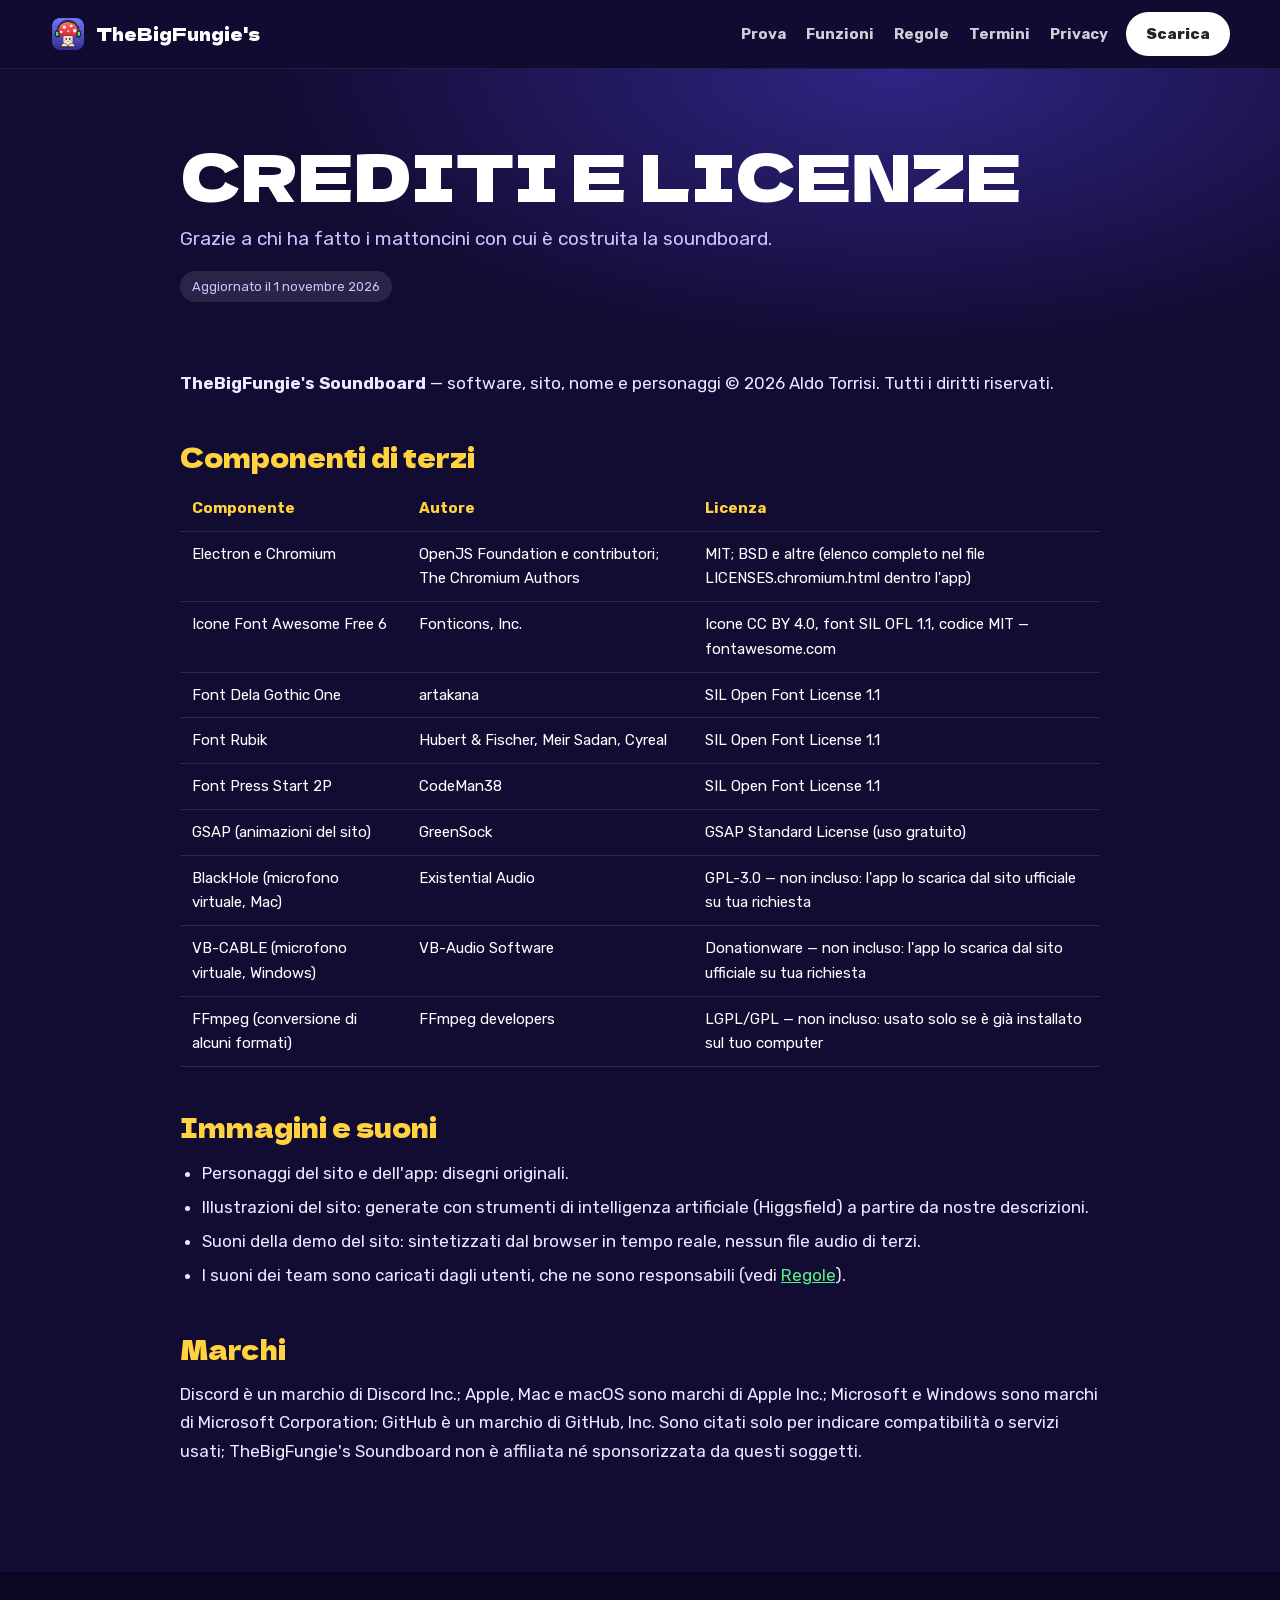
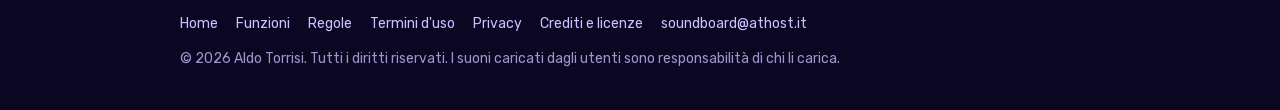
==== crediti.html @ 91c619fc "Sito v0.27.0" ====
<!doctype html>
<html lang="it">
<head>
<meta charset="utf-8">
<meta name="viewport" content="width=device-width, initial-scale=1">
<title>Crediti e licenze · TheBigFungie's Soundboard</title>
<meta name="description" content="Crediti, licenze dei componenti e marchi citati in TheBigFungie's Soundboard.">
<link rel="icon" href="icon.png">
<link rel="stylesheet" href="fonts.css">
<link rel="stylesheet" href="pagina.css">
</head>
<body>
<nav class="top"><div class="wrap">
  <a class="logo" href="index.html"><img src="icon.png" alt="">TheBigFungie's</a>
  <div class="links"><a href="index.html#prova">Prova</a><a href="funzioni.html">Funzioni</a><a href="regole.html">Regole</a><a href="termini.html">Termini</a><a href="privacy.html">Privacy</a></div>
  <a class="btn" href="index.html#scarica">Scarica</a>
</div></nav>
<header class="hero"><div class="wrap">
  <h1>Crediti e licenze</h1>
  <p>Grazie a chi ha fatto i mattoncini con cui è costruita la soundboard.</p>
  <span class="updated">Aggiornato il 1 novembre 2026</span>
</div></header>
<main><div class="wrap">

<p><b>TheBigFungie's Soundboard</b> — software, sito, nome e personaggi © 2026 Aldo Torrisi. Tutti i diritti riservati.</p>
<h2>Componenti di terzi</h2>
<table>
<tr><th>Componente</th><th>Autore</th><th>Licenza</th></tr>
<tr><td>Electron e Chromium</td><td>OpenJS Foundation e contributori; The Chromium Authors</td><td>MIT; BSD e altre (elenco completo nel file LICENSES.chromium.html dentro l'app)</td></tr>
<tr><td>Icone Font Awesome Free 6</td><td>Fonticons, Inc.</td><td>Icone CC BY 4.0, font SIL OFL 1.1, codice MIT — fontawesome.com</td></tr>
<tr><td>Font Dela Gothic One</td><td>artakana</td><td>SIL Open Font License 1.1</td></tr>
<tr><td>Font Rubik</td><td>Hubert &amp; Fischer, Meir Sadan, Cyreal</td><td>SIL Open Font License 1.1</td></tr>
<tr><td>Font Press Start 2P</td><td>CodeMan38</td><td>SIL Open Font License 1.1</td></tr>
<tr><td>GSAP (animazioni del sito)</td><td>GreenSock</td><td>GSAP Standard License (uso gratuito)</td></tr>
<tr><td>BlackHole (microfono virtuale, Mac)</td><td>Existential Audio</td><td>GPL-3.0 — non incluso: l'app lo scarica dal sito ufficiale su tua richiesta</td></tr>
<tr><td>VB-CABLE (microfono virtuale, Windows)</td><td>VB-Audio Software</td><td>Donationware — non incluso: l'app lo scarica dal sito ufficiale su tua richiesta</td></tr>
<tr><td>FFmpeg (conversione di alcuni formati)</td><td>FFmpeg developers</td><td>LGPL/GPL — non incluso: usato solo se è già installato sul tuo computer</td></tr>
</table>
<h2>Immagini e suoni</h2>
<ul>
<li>Personaggi del sito e dell'app: disegni originali.</li>
<li>Illustrazioni del sito: generate con strumenti di intelligenza artificiale (Higgsfield) a partire da nostre descrizioni.</li>
<li>Suoni della demo del sito: sintetizzati dal browser in tempo reale, nessun file audio di terzi.</li>
<li>I suoni dei team sono caricati dagli utenti, che ne sono responsabili (vedi <a href="regole.html">Regole</a>).</li>
</ul>
<h2>Marchi</h2>
<p>Discord è un marchio di Discord Inc.; Apple, Mac e macOS sono marchi di Apple Inc.; Microsoft e Windows sono marchi di Microsoft Corporation; GitHub è un marchio di GitHub, Inc. Sono citati solo per indicare compatibilità o servizi usati; TheBigFungie's Soundboard non è affiliata né sponsorizzata da questi soggetti.</p>

</div></main>
<footer><div class="wrap">
  <nav><a href="index.html">Home</a><a href="funzioni.html">Funzioni</a><a href="regole.html">Regole</a><a href="termini.html">Termini d'uso</a><a href="privacy.html">Privacy</a><a href="crediti.html">Crediti e licenze</a><a href="mailto:soundboard@athost.it">soundboard@athost.it</a></nav>
  <div>© 2026 Aldo Torrisi. Tutti i diritti riservati. I suoni caricati dagli utenti sono responsabilità di chi li carica.</div>
</div></footer>
</body>
</html>
---- fonts.css ----
/* Font (Google Fonts, licenza SIL Open Font License) serviti dal nostro server: nessuna richiesta a Google */
@font-face { font-family: "Dela Gothic One"; src: url("fonts/DelaGothicOne-latin.woff2") format("woff2"); font-display: swap;
  unicode-range: U+0000-00FF, U+0131, U+0152-0153, U+02BB-02BC, U+02C6, U+02DA, U+02DC, U+0304, U+0308, U+0329, U+2000-206F, U+20AC, U+2122, U+2191, U+2193, U+2212, U+2215, U+FEFF, U+FFFD; }
@font-face { font-family: "Dela Gothic One"; src: url("fonts/DelaGothicOne-latin-ext.woff2") format("woff2"); font-display: swap;
  unicode-range: U+0100-02BA, U+02BD-02C5, U+02C7-02CC, U+02CE-02D7, U+02DD-02FF, U+1E00-1E9F, U+1EF2-1EFF, U+2020, U+20A0-20AB, U+20AD-20C0, U+2113, U+2C60-2C7F, U+A720-A7FF; }
@font-face { font-family: "Rubik"; src: url("fonts/Rubik-latin.woff2") format("woff2"); font-weight: 300 900; font-display: swap;
  unicode-range: U+0000-00FF, U+0131, U+0152-0153, U+02BB-02BC, U+02C6, U+02DA, U+02DC, U+0304, U+0308, U+0329, U+2000-206F, U+20AC, U+2122, U+2191, U+2193, U+2212, U+2215, U+FEFF, U+FFFD; }
@font-face { font-family: "Rubik"; src: url("fonts/Rubik-latin-ext.woff2") format("woff2"); font-weight: 300 900; font-display: swap;
  unicode-range: U+0100-02BA, U+02BD-02C5, U+02C7-02CC, U+02CE-02D7, U+02DD-02FF, U+1E00-1E9F, U+1EF2-1EFF, U+2020, U+20A0-20AB, U+20AD-20C0, U+2113, U+2C60-2C7F, U+A720-A7FF; }
@font-face { font-family: "Press Start 2P"; src: url("fonts/PressStart2P-latin.woff2") format("woff2"); font-display: swap; }
---- pagina.css ----
/* Pagine secondarie del sito (Funzioni, Regole, Termini, Privacy, Crediti) */
:root { --night: #120c33; --deep: #1d1450; --blurple: #5b4bff; --green: #57f287; --pink: #ff5fa2; --yellow: #ffd23f; --muted: #c9c3ff; }
* { box-sizing: border-box; }
html { scroll-behavior: smooth; }
body { margin: 0; color: #fff; background: var(--night); font: 400 17px/1.65 Rubik, system-ui, sans-serif; }
a { color: var(--green); }
h1, h2, h3 { font-family: "Dela Gothic One", Rubik, sans-serif; font-weight: 400; line-height: 1.1; }
.wrap { width: min(920px, 100% - 32px); margin-inline: auto; }
nav.top { position: sticky; top: 0; z-index: 10; background: rgba(18,12,51,.85); backdrop-filter: blur(12px); border-bottom: 1px solid rgba(255,255,255,.08); }
nav.top .wrap { width: min(1180px, 100% - 32px); display: flex; align-items: center; gap: 18px; height: 68px; }
.logo { display: flex; align-items: center; gap: 10px; text-decoration: none; color: #fff; font-family: "Dela Gothic One"; font-size: 17px; }
.logo img { width: 36px; height: 36px; }
nav.top .links { margin-left: auto; display: flex; gap: 20px; font-weight: 700; font-size: 15px; }
nav.top .links a { color: #fff; text-decoration: none; opacity: .8; }
nav.top .links a:hover, nav.top .links a.on { opacity: 1; text-decoration: underline; text-underline-offset: 6px; }
.btn { display: inline-flex; padding: 10px 20px; border-radius: 999px; background: #fff; color: #23272a; font-weight: 800; text-decoration: none; font-size: 15px; }
@media (max-width: 760px) { nav.top .links { display: none; } nav.top .btn { margin-left: auto; } }
header.hero { padding: 70px 0 40px; background: radial-gradient(900px 400px at 70% 0%, #5b4bff66, transparent 70%); }
header.hero h1 { font-size: clamp(36px, 6vw, 64px); margin: 0 0 14px; text-transform: uppercase; }
header.hero p { color: var(--muted); font-size: 19px; margin: 0; max-width: 680px; }
.updated { display: inline-block; margin-top: 16px; font-size: 13px; background: rgba(255,255,255,.1); padding: 5px 12px; border-radius: 999px; color: var(--muted); }
main { padding: 10px 0 90px; }
main h2 { font-size: 26px; margin: 46px 0 12px; color: var(--yellow); }
main h3 { font-size: 19px; margin: 26px 0 8px; }
main p, main li { color: #ebe8ff; }
main ul { padding-left: 22px; } main li + li { margin-top: 6px; }
.box { background: rgba(255,255,255,.07); border: 2px solid rgba(255,255,255,.14); border-radius: 20px; padding: 18px 22px; margin: 18px 0; }
.box.ok { border-color: var(--green); } .box.no { border-color: #ff4d5e; } .box.warn { border-color: var(--yellow); }
.toc { columns: 2; gap: 30px; font-size: 15px; } .toc a { color: #fff; }
.grid2 { display: grid; grid-template-columns: 1fr 1fr; gap: 16px; }
@media (max-width: 700px) { .grid2 { grid-template-columns: 1fr; } .toc { columns: 1; } }
.feat h3 { margin-top: 0; }
table { width: 100%; border-collapse: collapse; font-size: 15px; margin: 14px 0; }
th, td { text-align: left; padding: 10px 12px; border-bottom: 1px solid rgba(255,255,255,.12); vertical-align: top; }
th { color: var(--yellow); font-weight: 700; }
footer { background: #0b0722; padding: 40px 0; color: #9d97cc; font-size: 14px; }
footer nav { display: flex; flex-wrap: wrap; gap: 8px 18px; margin-bottom: 12px; }
footer a { color: #c9c3ff; text-decoration: none; } footer a:hover { color: #fff; text-decoration: underline; }
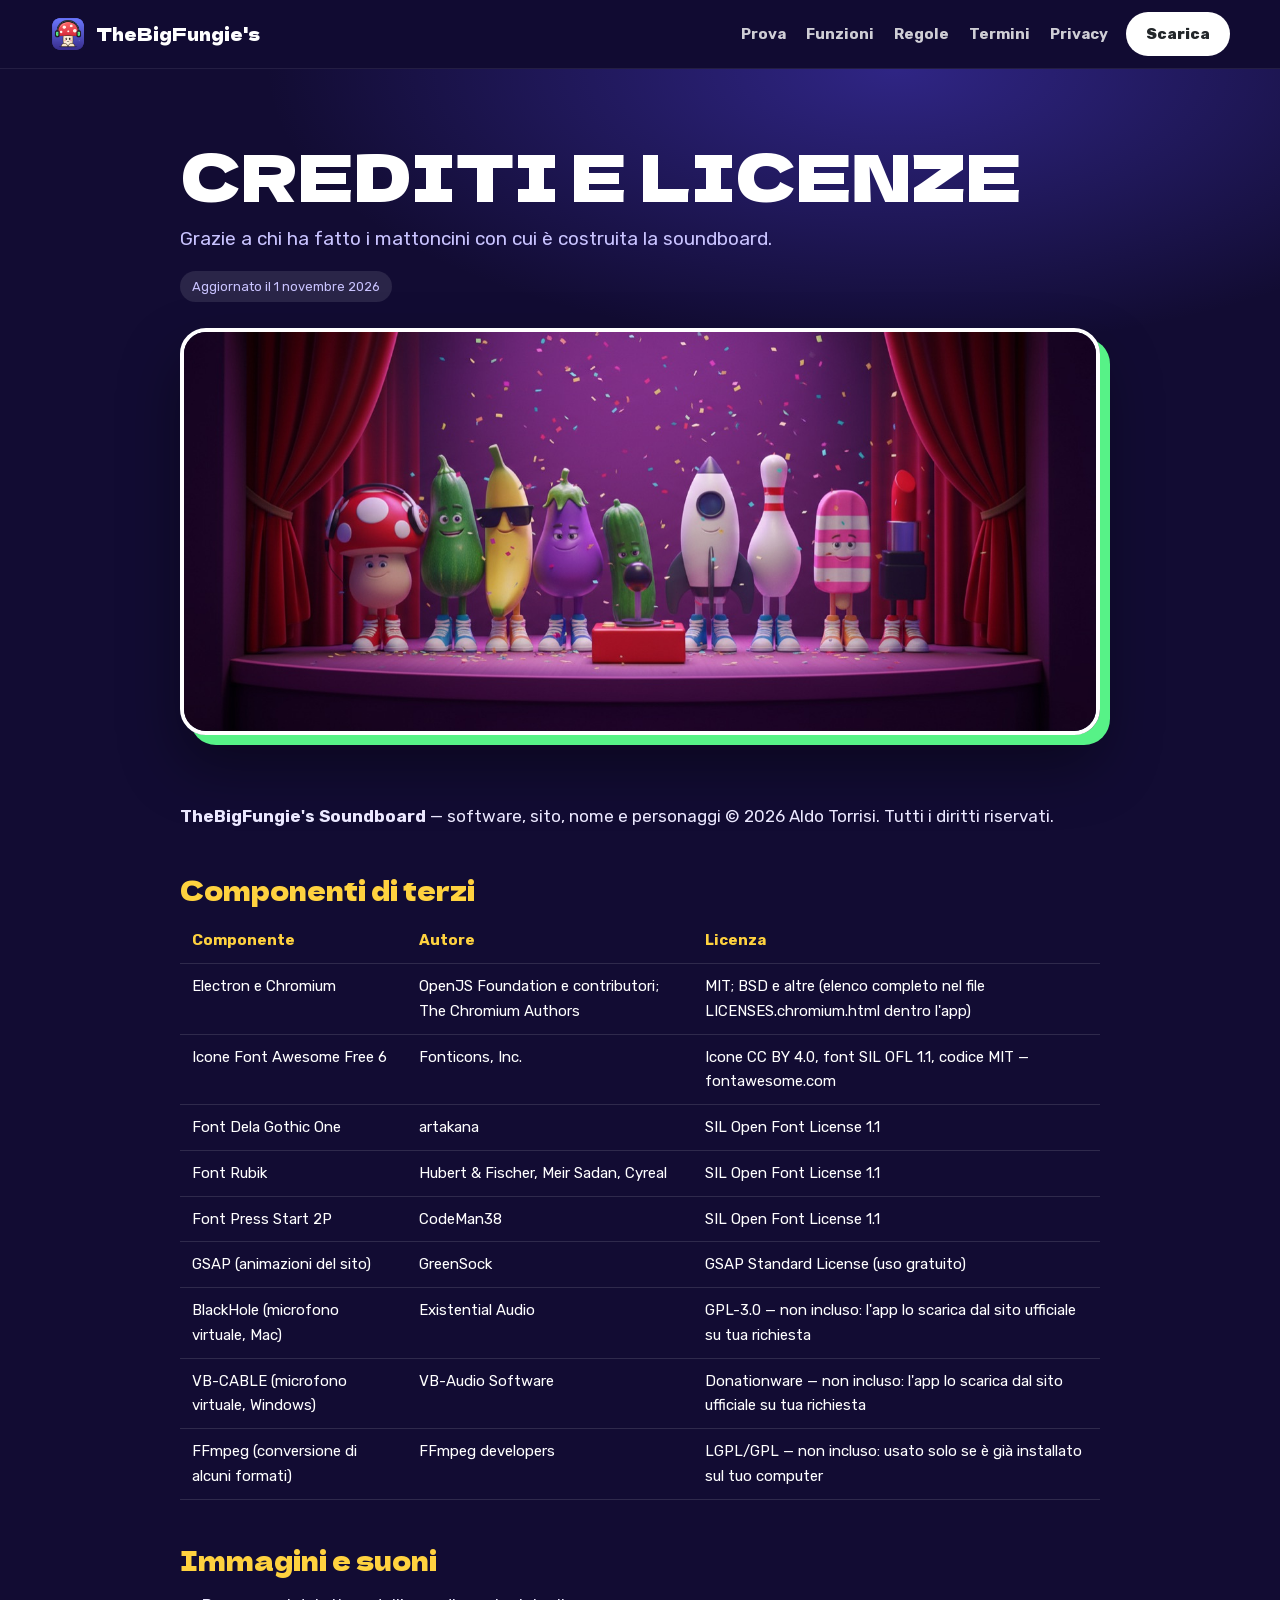
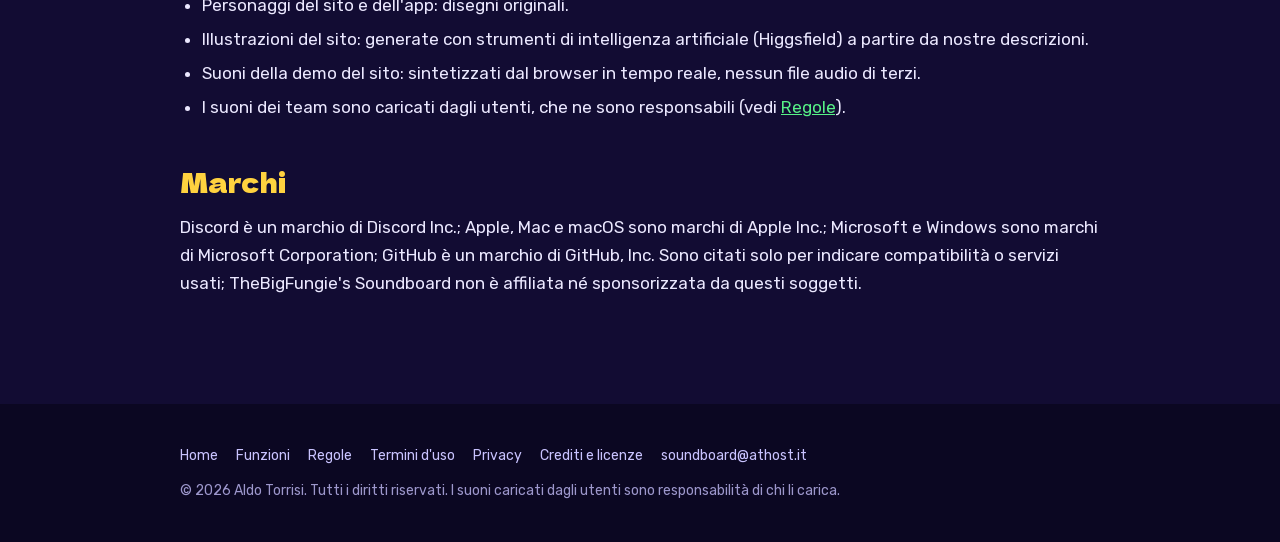
==== commit 4b208d36: "Sito v0.28.0" ====
--- a/crediti.html
+++ b/crediti.html
@@ -7,7 +7,10 @@
 <meta name="description" content="Crediti, licenze dei componenti e marchi citati in TheBigFungie's Soundboard.">
 <link rel="icon" href="icon.png">
 <link rel="stylesheet" href="fonts.css">
+<link rel="stylesheet" href="vendor/fontawesome/css/fontawesome.min.css">
+<link rel="stylesheet" href="vendor/fontawesome/css/solid.min.css">
 <link rel="stylesheet" href="pagina.css">
+<script src="icons.js" defer></script>
 </head>
 <body>
 <nav class="top"><div class="wrap">
@@ -19,6 +22,7 @@
   <h1>Crediti e licenze</h1>
   <p>Grazie a chi ha fatto i mattoncini con cui è costruita la soundboard.</p>
   <span class="updated">Aggiornato il 1 novembre 2026</span>
+  <div class="banner"><img src="img/banner/crediti.jpg" alt="" loading="lazy"></div>
 </div></header>
 <main><div class="wrap">
 
--- a/fonts.css
+++ b/fonts.css
@@ -8,3 +8,6 @@
 @font-face { font-family: "Rubik"; src: url("fonts/Rubik-latin-ext.woff2") format("woff2"); font-weight: 300 900; font-display: swap;
   unicode-range: U+0100-02BA, U+02BD-02C5, U+02C7-02CC, U+02CE-02D7, U+02DD-02FF, U+1E00-1E9F, U+1EF2-1EFF, U+2020, U+20A0-20AB, U+20AD-20C0, U+2113, U+2C60-2C7F, U+A720-A7FF; }
 @font-face { font-family: "Press Start 2P"; src: url("fonts/PressStart2P-latin.woff2") format("woff2"); font-display: swap; }
+/* icone e personaggi dentro il testo */
+.ico-inline { margin: 0 .22em; font-size: .92em; }
+.ico-char { display: inline-block; width: 1.15em; height: 1.35em; vertical-align: -.3em; margin: 0 .12em; overflow: visible; }
--- a/vendor/fontawesome/css/solid.min.css
+++ b/vendor/fontawesome/css/solid.min.css
@@ -0,0 +1,6 @@
+/*!
+ * Font Awesome Free 6.7.2 by @fontawesome - https://fontawesome.com
+ * License - https://fontawesome.com/license/free (Icons: CC BY 4.0, Fonts: SIL OFL 1.1, Code: MIT License)
+ * Copyright 2024 Fonticons, Inc.
+ */
+:host,:root{--fa-style-family-classic:"Font Awesome 6 Free";--fa-font-solid:normal 900 1em/1 "Font Awesome 6 Free"}@font-face{font-family:"Font Awesome 6 Free";font-style:normal;font-weight:900;font-display:block;src:url(../webfonts/fa-solid-900.woff2) format("woff2"),url(../webfonts/fa-solid-900.ttf) format("truetype")}.fa-solid,.fas{font-weight:900}
--- a/pagina.css
+++ b/pagina.css
@@ -36,3 +36,7 @@
 footer { background: #0b0722; padding: 40px 0; color: #9d97cc; font-size: 14px; }
 footer nav { display: flex; flex-wrap: wrap; gap: 8px 18px; margin-bottom: 12px; }
 footer a { color: #c9c3ff; text-decoration: none; } footer a:hover { color: #fff; text-decoration: underline; }
+.banner { margin-top: 26px; border-radius: 26px; overflow: hidden; border: 4px solid #fff; box-shadow: 10px 10px 0 var(--green), 0 30px 60px rgba(0,0,0,.4); }
+.banner img { display: block; width: 100%; height: auto; }
+.feat-img { display: block; width: calc(100% + 44px); margin: -18px -22px 14px; border-radius: 18px 18px 0 0; aspect-ratio: 16 / 9; object-fit: cover; }
+.feat { overflow: hidden; }
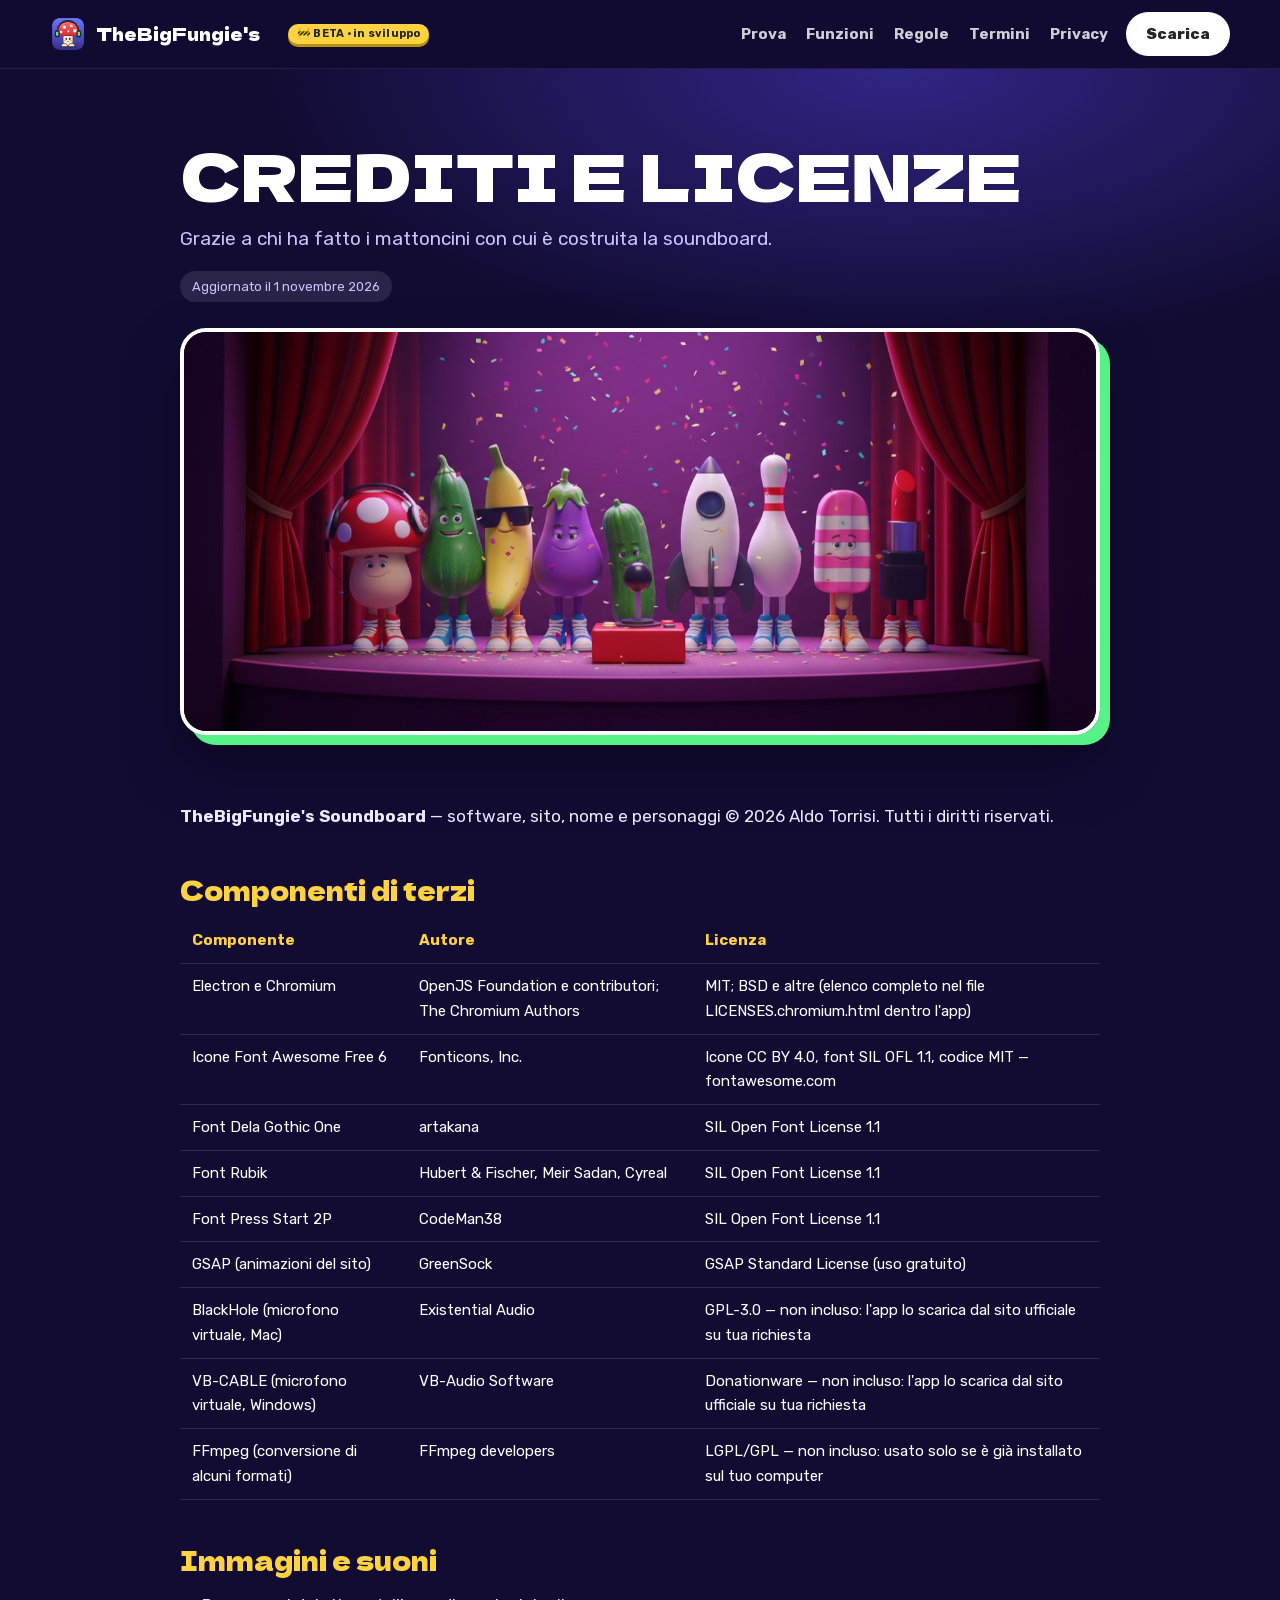
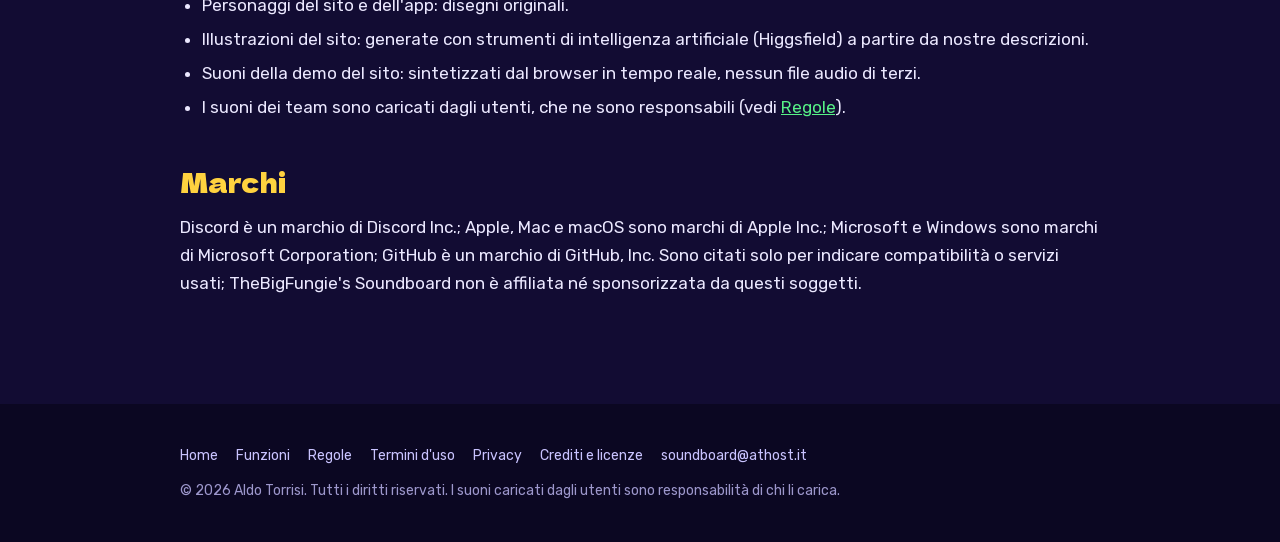
==== commit 77f95608: "Sito v0.38.0" ====
--- a/crediti.html
+++ b/crediti.html
@@ -2,6 +2,7 @@
 <html lang="it">
 <head>
 <meta charset="utf-8">
+<meta name="robots" content="noindex, nofollow">
 <meta name="viewport" content="width=device-width, initial-scale=1">
 <title>Crediti e licenze · TheBigFungie's Soundboard</title>
 <meta name="description" content="Crediti, licenze dei componenti e marchi citati in TheBigFungie's Soundboard.">
@@ -14,7 +15,7 @@
 </head>
 <body>
 <nav class="top"><div class="wrap">
-  <a class="logo" href="index.html"><img src="icon.png" alt="">TheBigFungie's</a>
+  <a class="logo" href="index.html"><img src="icon.png" alt="">TheBigFungie's</a><span class="beta-badge" title="Versione in sviluppo: la ricevi solo con il link">🚧 BETA · in sviluppo</span>
   <div class="links"><a href="index.html#prova">Prova</a><a href="funzioni.html">Funzioni</a><a href="regole.html">Regole</a><a href="termini.html">Termini</a><a href="privacy.html">Privacy</a></div>
   <a class="btn" href="index.html#scarica">Scarica</a>
 </div></nav>
--- a/pagina.css
+++ b/pagina.css
@@ -40,3 +40,6 @@
 .banner img { display: block; width: 100%; height: auto; }
 .feat-img { display: block; width: calc(100% + 44px); margin: -18px -22px 14px; border-radius: 18px 18px 0 0; aspect-ratio: 16 / 9; object-fit: cover; }
 .feat { overflow: hidden; }
+
+.beta-badge { display: inline-flex; align-items: center; margin-left: 10px; padding: 3px 9px; border-radius: 999px; background: #ffd23f; color: #23272a; font: 700 11px/1.2 Rubik, sans-serif; letter-spacing: .02em; white-space: nowrap; vertical-align: middle; box-shadow: 0 3px 0 #b8930b; }
+@media (max-width: 560px) { .beta-badge { display: none; } }
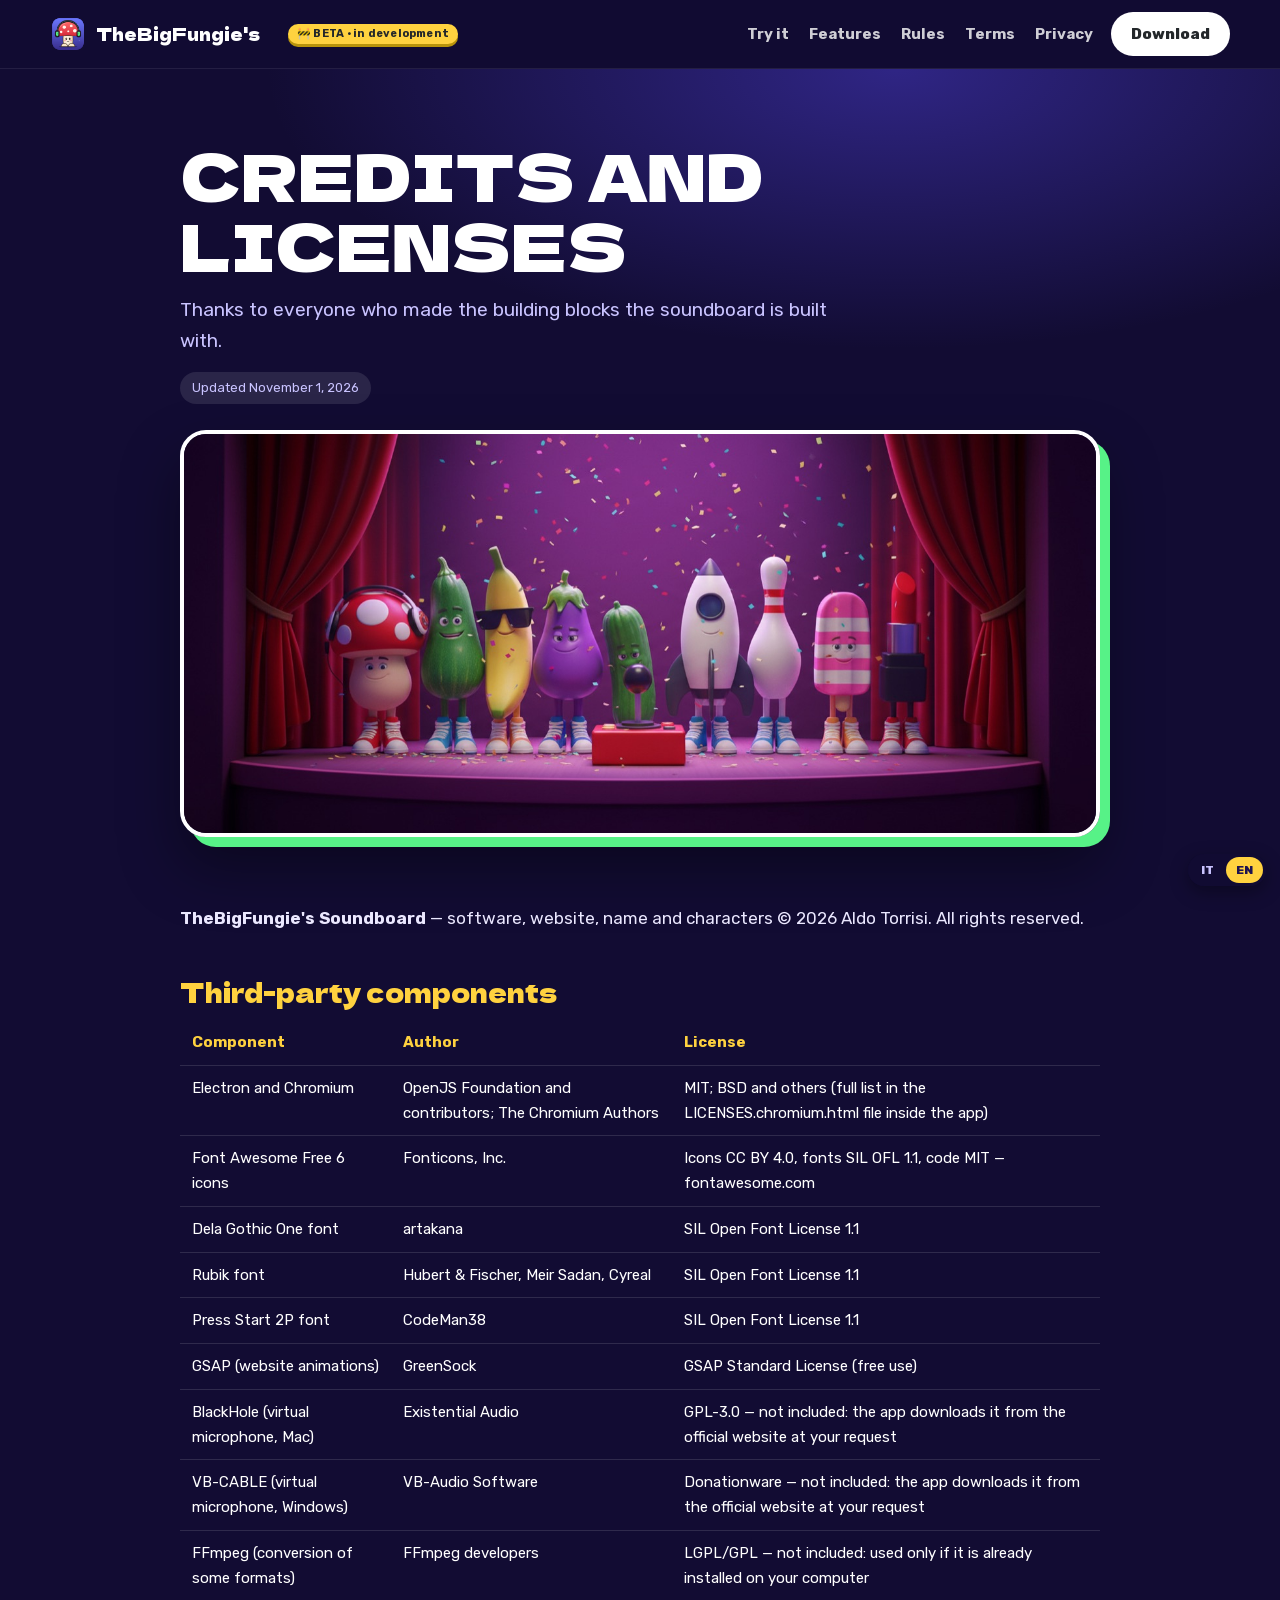
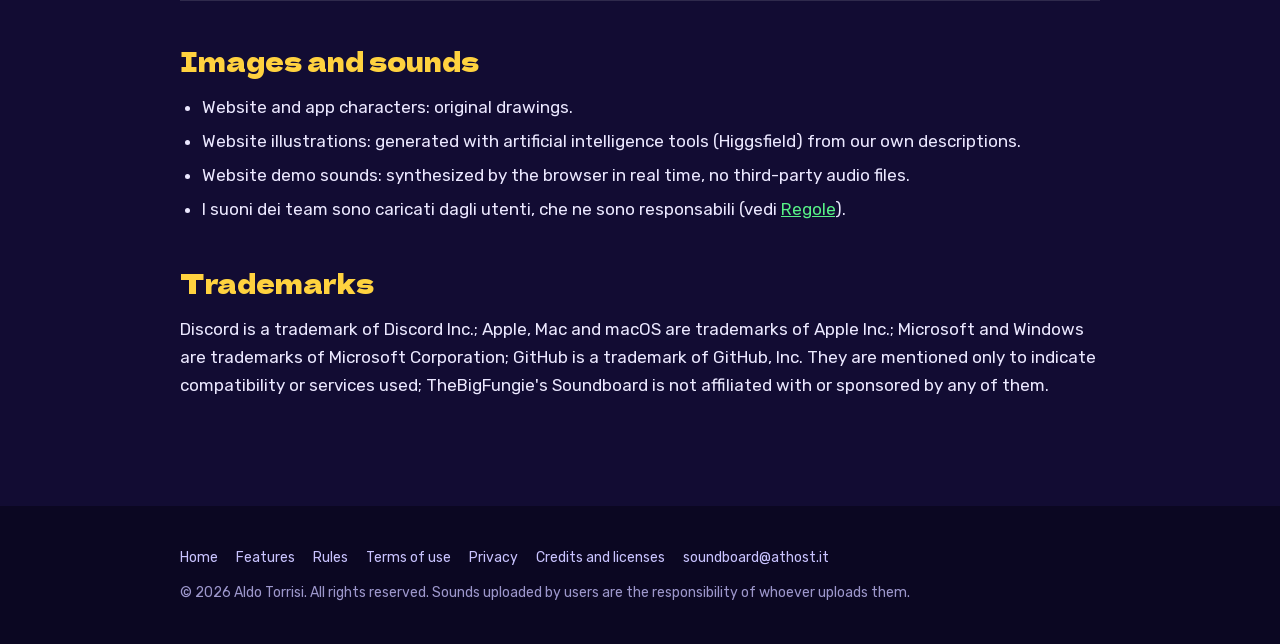
==== commit b5e8fe90: "Sito v0.42.0" ====
--- a/crediti.html
+++ b/crediti.html
@@ -56,5 +56,6 @@
   <nav><a href="index.html">Home</a><a href="funzioni.html">Funzioni</a><a href="regole.html">Regole</a><a href="termini.html">Termini d'uso</a><a href="privacy.html">Privacy</a><a href="crediti.html">Crediti e licenze</a><a href="mailto:soundboard@athost.it">soundboard@athost.it</a></nav>
   <div>© 2026 Aldo Torrisi. Tutti i diritti riservati. I suoni caricati dagli utenti sono responsabilità di chi li carica.</div>
 </div></footer>
+<script src="lang.js"></script>
 </body>
 </html>
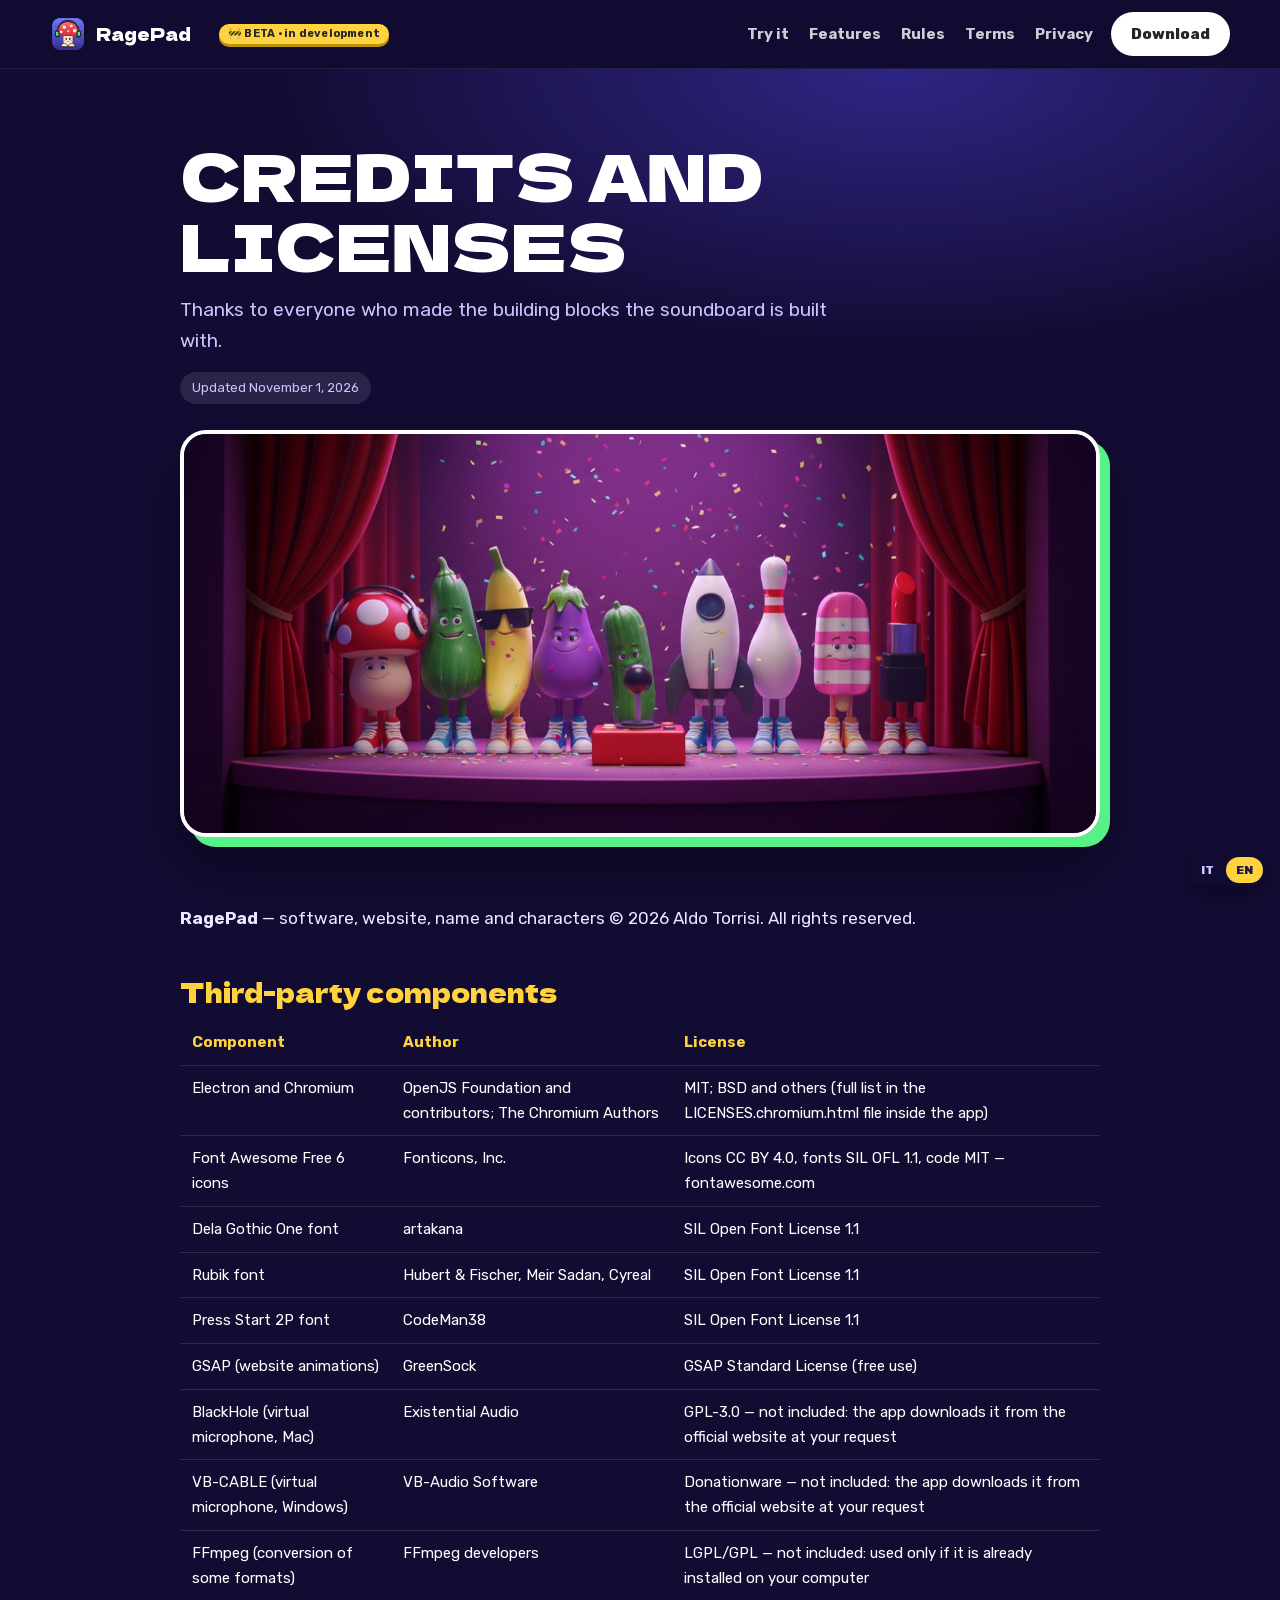
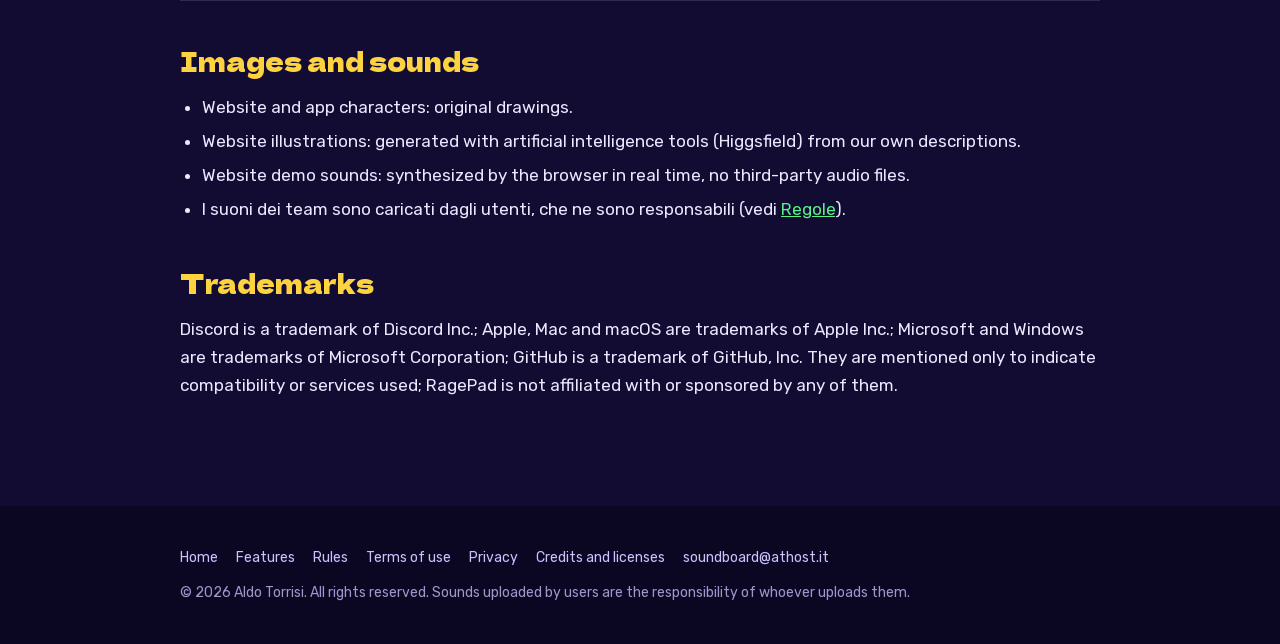
==== commit 3f218e9c: "Sito v0.43.0" ====
--- a/crediti.html
+++ b/crediti.html
@@ -4,8 +4,8 @@
 <meta charset="utf-8">
 <meta name="robots" content="noindex, nofollow">
 <meta name="viewport" content="width=device-width, initial-scale=1">
-<title>Crediti e licenze · TheBigFungie's Soundboard</title>
-<meta name="description" content="Crediti, licenze dei componenti e marchi citati in TheBigFungie's Soundboard.">
+<title>Crediti e licenze · RagePad</title>
+<meta name="description" content="Crediti, licenze dei componenti e marchi citati in RagePad.">
 <link rel="icon" href="icon.png">
 <link rel="stylesheet" href="fonts.css">
 <link rel="stylesheet" href="vendor/fontawesome/css/fontawesome.min.css">
@@ -15,7 +15,7 @@
 </head>
 <body>
 <nav class="top"><div class="wrap">
-  <a class="logo" href="index.html"><img src="icon.png" alt="">TheBigFungie's</a><span class="beta-badge" title="Versione in sviluppo: la ricevi solo con il link">🚧 BETA · in sviluppo</span>
+  <a class="logo" href="index.html"><img src="icon.png" alt="">RagePad</a><span class="beta-badge" title="Versione in sviluppo: la ricevi solo con il link">🚧 BETA · in sviluppo</span>
   <div class="links"><a href="index.html#prova">Prova</a><a href="funzioni.html">Funzioni</a><a href="regole.html">Regole</a><a href="termini.html">Termini</a><a href="privacy.html">Privacy</a></div>
   <a class="btn" href="index.html#scarica">Scarica</a>
 </div></nav>
@@ -27,7 +27,7 @@
 </div></header>
 <main><div class="wrap">
 
-<p><b>TheBigFungie's Soundboard</b> — software, sito, nome e personaggi © 2026 Aldo Torrisi. Tutti i diritti riservati.</p>
+<p><b>RagePad</b> — software, sito, nome e personaggi © 2026 Aldo Torrisi. Tutti i diritti riservati.</p>
 <h2>Componenti di terzi</h2>
 <table>
 <tr><th>Componente</th><th>Autore</th><th>Licenza</th></tr>
@@ -49,7 +49,7 @@
 <li>I suoni dei team sono caricati dagli utenti, che ne sono responsabili (vedi <a href="regole.html">Regole</a>).</li>
 </ul>
 <h2>Marchi</h2>
-<p>Discord è un marchio di Discord Inc.; Apple, Mac e macOS sono marchi di Apple Inc.; Microsoft e Windows sono marchi di Microsoft Corporation; GitHub è un marchio di GitHub, Inc. Sono citati solo per indicare compatibilità o servizi usati; TheBigFungie's Soundboard non è affiliata né sponsorizzata da questi soggetti.</p>
+<p>Discord è un marchio di Discord Inc.; Apple, Mac e macOS sono marchi di Apple Inc.; Microsoft e Windows sono marchi di Microsoft Corporation; GitHub è un marchio di GitHub, Inc. Sono citati solo per indicare compatibilità o servizi usati; RagePad non è affiliata né sponsorizzata da questi soggetti.</p>
 
 </div></main>
 <footer><div class="wrap">
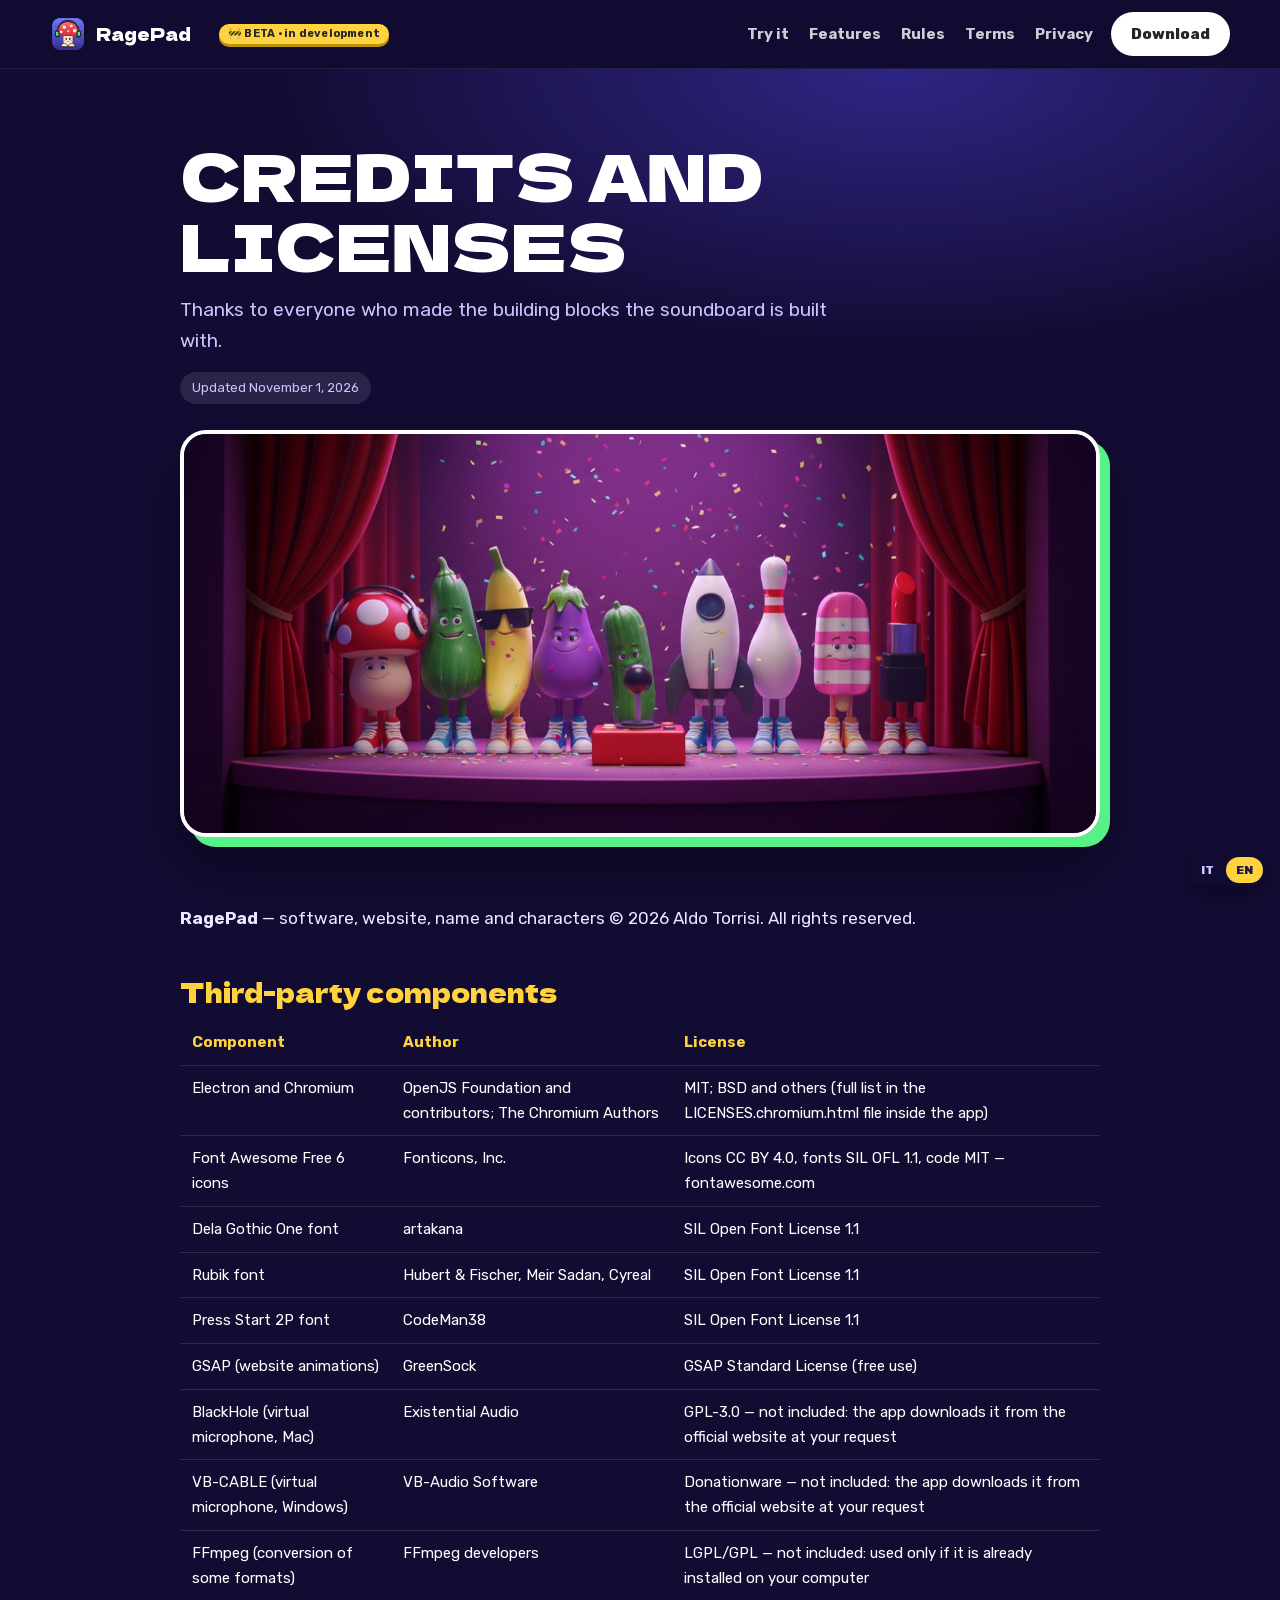
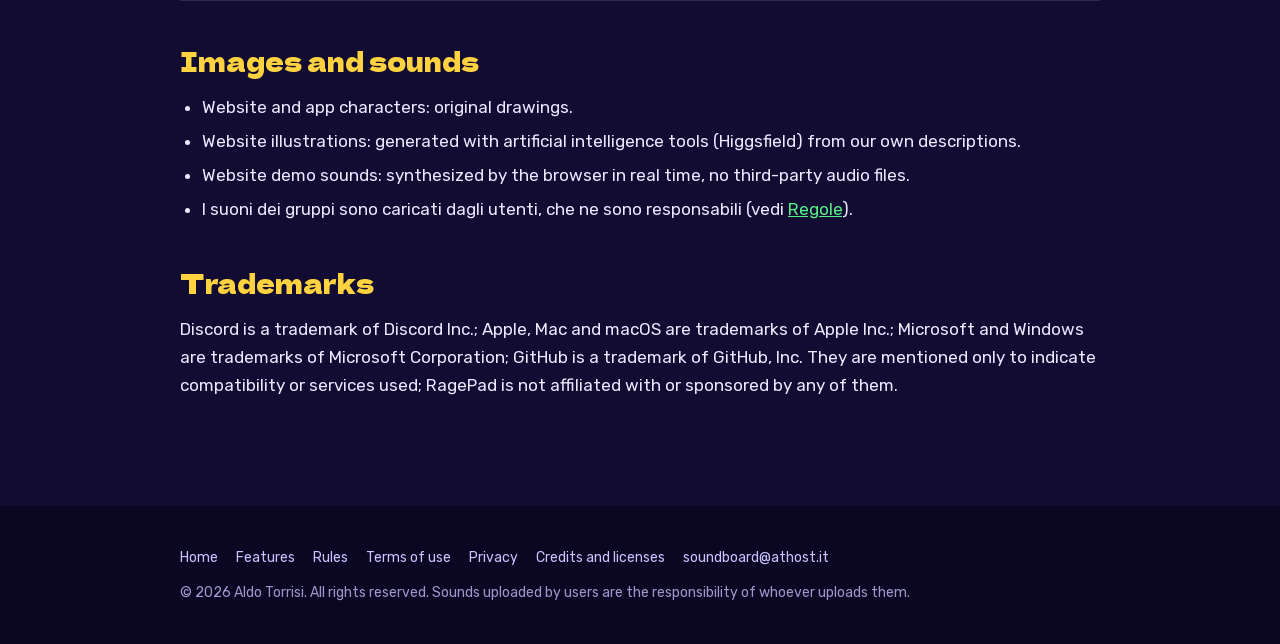
==== commit 03566f28: "Sito v0.45.0" ====
--- a/crediti.html
+++ b/crediti.html
@@ -46,7 +46,7 @@
 <li>Personaggi del sito e dell'app: disegni originali.</li>
 <li>Illustrazioni del sito: generate con strumenti di intelligenza artificiale (Higgsfield) a partire da nostre descrizioni.</li>
 <li>Suoni della demo del sito: sintetizzati dal browser in tempo reale, nessun file audio di terzi.</li>
-<li>I suoni dei team sono caricati dagli utenti, che ne sono responsabili (vedi <a href="regole.html">Regole</a>).</li>
+<li>I suoni dei gruppi sono caricati dagli utenti, che ne sono responsabili (vedi <a href="regole.html">Regole</a>).</li>
 </ul>
 <h2>Marchi</h2>
 <p>Discord è un marchio di Discord Inc.; Apple, Mac e macOS sono marchi di Apple Inc.; Microsoft e Windows sono marchi di Microsoft Corporation; GitHub è un marchio di GitHub, Inc. Sono citati solo per indicare compatibilità o servizi usati; RagePad non è affiliata né sponsorizzata da questi soggetti.</p>
